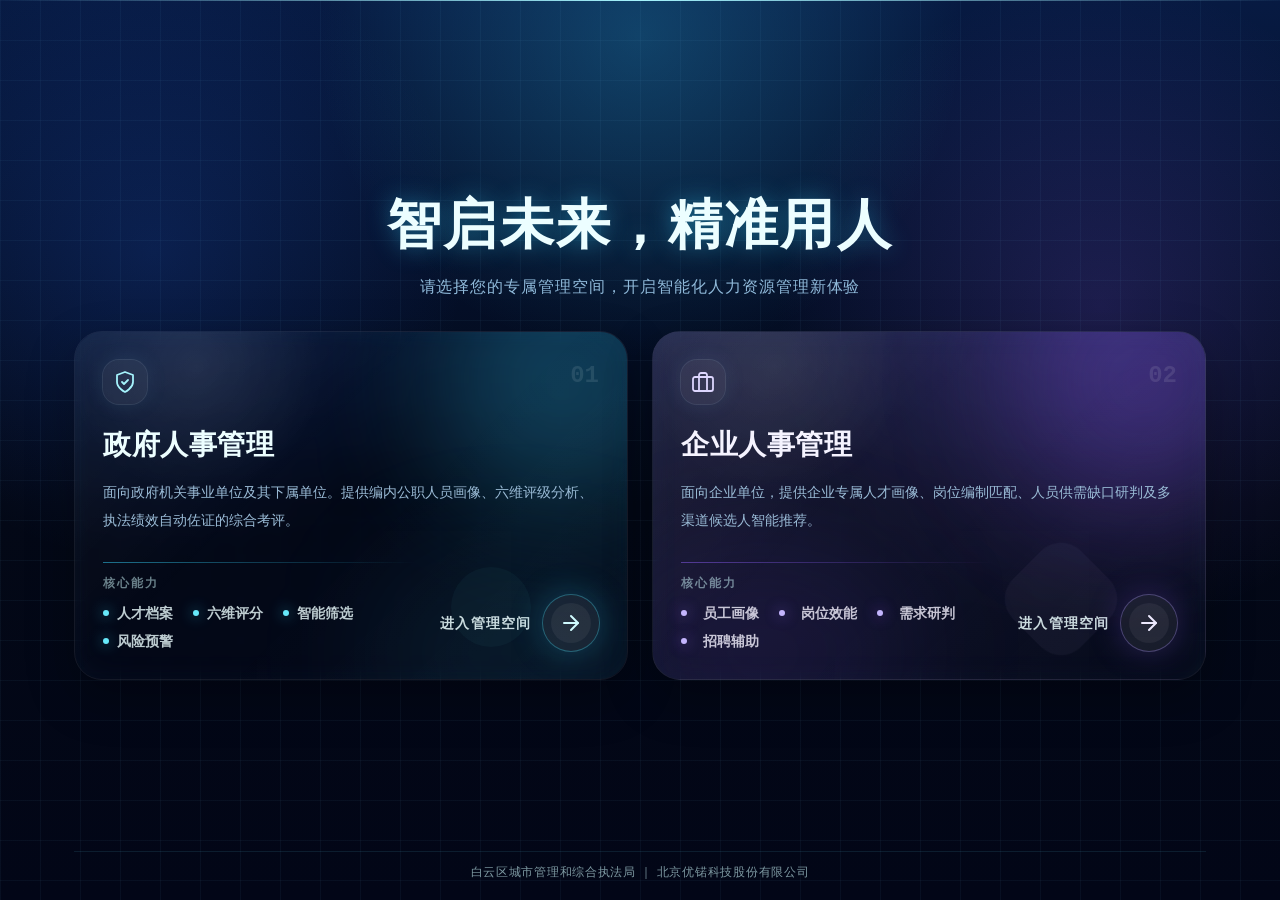
==== dual-demo/index.html @ 8785430e "Unify government page summaries" ====
<!DOCTYPE html>
<html lang="zh-CN">
  <head>
    <meta charset="UTF-8" />
    <meta name="viewport" content="width=device-width, initial-scale=1.0" />
    <title>白云区城管智能人力画像系统</title>
    <script src="./tailwindcss-cdn.js"></script>
    <script>
      tailwind.config = {
        theme: {
          extend: {
            colors: {
              primary: {
                DEFAULT: '#1e40af', // blue-800
                light: '#3b82f6',
                dark: '#1e3a8a',
              },
              accent: {
                DEFAULT: '#0ea5e9', // sky-500
                hover: '#0284c7',
              },
              warning: {
                DEFAULT: '#ef4444', // red-500
              },
              bg: {
                DEFAULT: '#f8fafc', // slate-50
                paper: '#ffffff',
              },
              text: {
                main: '#0f172a', // slate-900
                secondary: '#64748b', // slate-500
              }
            },
            fontFamily: {
              sans: [
                'PingFang SC',
                'SimHei',
                'Microsoft YaHei',
                '-apple-system',
                'BlinkMacSystemFont',
                'Segoe UI',
                'Roboto',
                'Helvetica Neue',
                'Arial',
                'sans-serif',
              ],
            },
            boxShadow: {
              'card': '0 1px 3px 0 rgb(0 0 0 / 0.1), 0 1px 2px -1px rgb(0 0 0 / 0.1)',
              'card-hover': '0 4px 6px -1px rgb(0 0 0 / 0.1), 0 2px 4px -2px rgb(0 0 0 / 0.1)',
            },
            animation: {
              'scan': 'scan 2s linear infinite',
              'fade-in': 'fadeIn 0.5s ease-out',
              'fade-in-up': 'fadeInUp 0.5s ease-out',
              'fade-in-down': 'fadeInDown 0.5s ease-out',
            },
            keyframes: {
              scan: {
                '0%': { top: '0%' },
                '100%': { top: '100%' },
              },
              fadeIn: {
                '0%': { opacity: '0' },
                '100%': { opacity: '1' },
              },
              fadeInUp: {
                '0%': { opacity: '0', transform: 'translateY(10px)' },
                '100%': { opacity: '1', transform: 'translateY(0)' },
              },
              fadeInDown: {
                '0%': { opacity: '0', transform: 'translateY(-10px)' },
                '100%': { opacity: '1', transform: 'translateY(0)' },
              }
            }
          },
        },
      };
    </script>
    <style>
      /* Custom scrollbar for webkit */
      ::-webkit-scrollbar {
        width: 6px;
        height: 6px;
      }
      ::-webkit-scrollbar-track {
        background: transparent;
      }
      ::-webkit-scrollbar-thumb {
        background: #cbd5e1;
        border-radius: 3px;
      }
      ::-webkit-scrollbar-thumb:hover {
        background: #94a3b8;
      }
      .typewriter-cursor::after {
        content: '|';
        animation: blink 1s step-start infinite;
      }
      @keyframes blink {
        50% { opacity: 0; }
      }
    </style>

  <script type="importmap">
{
  "imports": {
    "react": "https://esm.sh/react@18.2.0",
    "react/": "https://esm.sh/react@18.2.0/",
    "react-dom": "https://esm.sh/react-dom@18.2.0",
    "react-dom/": "https://esm.sh/react-dom@18.2.0/",
    "react-dom/client": "https://esm.sh/react-dom@18.2.0/client",
    "lucide-react": "https://esm.sh/lucide-react@0.263.1?external=react,react-dom",
    "recharts": "https://esm.sh/recharts@2.12.0?external=react,react-dom",
    "framer-motion": "https://esm.sh/framer-motion@10.16.4?external=react,react-dom",
    "three": "https://esm.sh/three@0.160.0",
    "@react-three/fiber": "https://esm.sh/@react-three/fiber@8.15.14?external=react,react-dom,three",
    "@react-three/drei": "https://esm.sh/@react-three/drei@9.99.0?external=react,react-dom,three,@react-three/fiber"
  }
}
</script>
  <script type="module" crossorigin src="./assets/index-BrdtV90w.js"></script>
  <link rel="stylesheet" crossorigin href="./assets/index-DACbpecv.css">
</head>
  <body class="bg-bg text-text-main antialiased overflow-hidden">
    <div id="root"></div>
</body>
</html>
---- dual-demo/assets/index-DACbpecv.css ----
.app-dark{color-scheme:dark;background:radial-gradient(circle at 18% 0%,rgba(32,247,255,.13),transparent 28%),radial-gradient(circle at 86% 18%,rgba(139,92,246,.12),transparent 30%),linear-gradient(180deg,#061b46,#03112d 48%,#020817)!important;color:#e6fbff!important}.app-dark .gov-dashboard-shell,.app-dark .enterprise-app-shell,.app-dark .bg-bg,.app-dark .bg-bg\/95{background:radial-gradient(circle at 18% 0%,rgba(32,247,255,.13),transparent 28%),radial-gradient(circle at 86% 18%,rgba(139,92,246,.12),transparent 30%),linear-gradient(180deg,#061b46,#03112d 48%,#020817)!important}.app-dark .enterprise-app-shell{background-image:radial-gradient(circle at 50% 0%,rgba(32,247,255,.13),transparent 27%),radial-gradient(circle at 90% 12%,rgba(155,92,255,.13),transparent 28%),linear-gradient(rgba(103,232,249,.055) 1px,transparent 1px),linear-gradient(90deg,rgba(103,232,249,.055) 1px,transparent 1px),linear-gradient(155deg,#061b46,#03112d 48%,#020817)!important;background-size:auto,auto,28px 28px,28px 28px,auto!important}.app-dark .enterprise-section-card,.app-dark .enterprise-hero,.app-dark .enterprise-metric-card{background-color:transparent!important;background-image:inherit}.app-dark .enterprise-section-card [class*=bg-white],.app-dark .enterprise-dashboard [class*=bg-white]{background-color:#05143094!important;background-image:none!important}.app-dark .enterprise-section-card [class*=border-slate],.app-dark .enterprise-dashboard [class*=border-slate]{border-color:#67e8f914!important}.app-dark .enterprise-section-card .recharts-cartesian-grid-horizontal line,.app-dark .enterprise-dashboard .recharts-cartesian-grid-horizontal line{stroke:#67e8f91c!important}.app-dark .enterprise-section-card .recharts-text,.app-dark .enterprise-dashboard .recharts-text{fill:#8bb8dc!important}.app-dark [class*=bg-white],.app-dark [class*=bg-slate-50],.app-dark [class*=bg-slate-100],.app-dark [class*=bg-slate-200],.app-dark [class*=bg-slate-300],.app-dark [class*=bg-gray-50],.app-dark [class*=bg-gray-100],.app-dark [class*=bg-gray-200],.app-dark [class*=bg-gray-300],.app-dark .bg-slate-50,.app-dark .bg-slate-50\/50,.app-dark .bg-slate-50\/70,.app-dark .bg-slate-50\/80,.app-dark .bg-slate-100{background-color:#051430c2!important;background-image:linear-gradient(145deg,#20f7ff0e,#8b5cf609)!important}.app-dark .bg-white,.app-dark .bg-white\/90,.app-dark .bg-white\/95{background-color:#051430c7!important;background-image:linear-gradient(145deg,#20f7ff0e,#8b5cf609)!important}.app-dark [class*=from-white]{--tw-gradient-from: rgba(6, 27, 70, .9) var(--tw-gradient-from-position) !important;--tw-gradient-to: rgba(6, 27, 70, 0) var(--tw-gradient-to-position) !important}.app-dark [class*=via-white]{--tw-gradient-to: rgba(6, 27, 70, 0) var(--tw-gradient-to-position) !important;--tw-gradient-stops: var(--tw-gradient-from), rgba(9, 35, 78, .82) var(--tw-gradient-via-position), var(--tw-gradient-to) !important}.app-dark [class*=to-white]{--tw-gradient-to: rgba(3, 17, 45, .92) var(--tw-gradient-to-position) !important}.app-dark [class*=from-amber-50],.app-dark [class*=from-blue-50],.app-dark [class*=from-cyan-50],.app-dark [class*=from-emerald-50],.app-dark [class*=from-indigo-50],.app-dark [class*=from-purple-50],.app-dark [class*=from-sky-50]{--tw-gradient-from: rgba(8, 42, 80, .94) var(--tw-gradient-from-position) !important;--tw-gradient-to: rgba(8, 42, 80, 0) var(--tw-gradient-to-position) !important}.app-dark [class*=via-blue-50],.app-dark [class*=via-cyan-50],.app-dark [class*=via-indigo-50],.app-dark [class*=via-sky-50]{--tw-gradient-to: rgba(7, 31, 67, 0) var(--tw-gradient-to-position) !important;--tw-gradient-stops: var(--tw-gradient-from), rgba(8, 37, 76, .9) var(--tw-gradient-via-position), var(--tw-gradient-to) !important}.app-dark [class*=to-blue-50],.app-dark [class*=to-cyan-50],.app-dark [class*=to-indigo-50],.app-dark [class*=to-orange-50],.app-dark [class*=to-sky-50],.app-dark [class*=to-teal-50],.app-dark [class*=to-violet-50]{--tw-gradient-to: rgba(3, 17, 45, .94) var(--tw-gradient-to-position) !important}.app-dark [class*=border-white],.app-dark [class*=border-slate],.app-dark [class*=border-gray],.app-dark .border-slate-100,.app-dark .border-slate-200,.app-dark .border-gray-100,.app-dark .border-gray-200{border-color:#67e8f929!important}.app-dark [class*=divide-slate]>:not([hidden])~:not([hidden]),.app-dark [class*=divide-gray]>:not([hidden])~:not([hidden]){border-color:#67e8f91f!important}.app-dark [class*=shadow-slate],.app-dark [class*=shadow-blue],.app-dark [class*=shadow-cyan]{--tw-shadow-color: rgba(32, 247, 255, .08) !important;--tw-shadow: 0 0 22px rgba(32, 247, 255, .08), inset 0 0 18px rgba(32, 247, 255, .025) !important;box-shadow:var(--tw-ring-offset-shadow, 0 0 #0000),var(--tw-ring-shadow, 0 0 #0000),var(--tw-shadow)!important}.app-dark table{color:#d7f7ff!important}.app-dark thead,.app-dark tbody,.app-dark tr,.app-dark td,.app-dark th{background-color:transparent!important;border-color:#67e8f91f!important}.app-dark thead{background:#061a3cb8!important}.app-dark tbody tr:hover{background:#20f7ff12!important}.app-dark .text-slate-950,.app-dark .text-slate-900,.app-dark .text-slate-800,.app-dark .text-slate-700,.app-dark .text-gray-900,.app-dark .text-gray-800{color:#e6fbff!important}.app-dark .text-slate-600,.app-dark .text-slate-500,.app-dark .text-slate-400,.app-dark .text-gray-600,.app-dark .text-gray-500{color:#8bb8dc!important}.app-dark .text-slate-400,.app-dark .text-gray-400{color:#8bb8dcb8!important}.app-dark [class*=bg-blue-50],.app-dark [class*=bg-cyan-50],.app-dark [class*=bg-indigo-50],.app-dark [class*=bg-emerald-50],.app-dark [class*=bg-amber-50],.app-dark [class*=bg-purple-50],.app-dark [class*=bg-violet-50],.app-dark [class*=bg-rose-50],.app-dark [class*=bg-red-50],.app-dark [class*=bg-orange-50],.app-dark [class*=bg-blue-100],.app-dark [class*=bg-cyan-100],.app-dark [class*=bg-indigo-100],.app-dark [class*=bg-emerald-100],.app-dark [class*=bg-amber-100],.app-dark [class*=bg-purple-100],.app-dark [class*=bg-violet-100],.app-dark [class*=bg-rose-100],.app-dark [class*=bg-red-100],.app-dark [class*=bg-orange-100],.app-dark .bg-blue-50,.app-dark .bg-blue-50\/70,.app-dark .bg-cyan-50,.app-dark .bg-cyan-50\/70,.app-dark .bg-indigo-50,.app-dark .bg-emerald-50,.app-dark .bg-amber-50,.app-dark .bg-purple-50{background-color:#0a2f5294!important;background-image:linear-gradient(135deg,#20f7ff1a,#8b5cf60e)!important}.app-dark .recharts-default-tooltip{background:#030e24f5!important;border:1px solid rgba(32,247,255,.35)!important;border-radius:8px!important;box-shadow:0 0 24px #20f7ff1f!important;color:#e6fbff!important}.app-dark .recharts-tooltip-label,.app-dark .recharts-tooltip-item{color:#c8f6ff!important}.app-dark [class*=border-blue-100],.app-dark [class*=border-blue-200],.app-dark [class*=border-cyan-100],.app-dark [class*=border-cyan-200],.app-dark [class*=border-indigo-100],.app-dark [class*=border-emerald-100],.app-dark [class*=border-amber-100],.app-dark [class*=border-purple-100],.app-dark [class*=border-violet-100],.app-dark [class*=border-rose-100],.app-dark [class*=border-red-100],.app-dark [class*=border-orange-100],.app-dark .border-blue-100,.app-dark .border-blue-200,.app-dark .border-cyan-100,.app-dark .border-cyan-200,.app-dark .border-indigo-100,.app-dark .border-emerald-100,.app-dark .border-amber-100,.app-dark .border-purple-100{border-color:#67e8f92e!important}.app-dark .text-blue-700,.app-dark .text-blue-600,.app-dark .text-cyan-700,.app-dark .text-cyan-600{color:#67e8f9!important}.app-dark .text-emerald-700,.app-dark .text-emerald-600{color:#34f5a2!important}.app-dark .text-amber-700,.app-dark .text-amber-600,.app-dark .text-orange-700,.app-dark .text-orange-600{color:#ffd166!important}.app-dark .text-rose-700,.app-dark .text-rose-600,.app-dark .text-red-700,.app-dark .text-red-600{color:#ff5d8f!important}.app-dark .text-indigo-700,.app-dark .text-indigo-600,.app-dark .text-purple-700,.app-dark .text-purple-600,.app-dark .text-violet-700,.app-dark .text-violet-600{color:#b795ff!important}.app-dark [class*="hover:bg-white"]:hover,.app-dark [class*="hover:bg-slate"]:hover,.app-dark [class*="hover:bg-gray"]:hover{background-color:#20f7ff1a!important}.app-dark [class*="focus:bg-white"]:focus,.app-dark [class*="focus:bg-slate"]:focus{background-color:#03132df5!important}.app-dark .metric-watermark{color:#7dd3fc2e!important}.app-dark .rank-row-fill{background-color:#38bdf829!important}.app-dark .warning-scrollbar{scrollbar-color:rgba(70,156,194,.38) transparent;scrollbar-width:thin}.app-dark .warning-scrollbar::-webkit-scrollbar{width:4px}.app-dark .warning-scrollbar::-webkit-scrollbar-track{background:#03132d4d;border-radius:999px}.app-dark .warning-scrollbar::-webkit-scrollbar-thumb{background:#469cc261;border-radius:999px}.app-dark .warning-scrollbar::-webkit-scrollbar-thumb:hover{background:#67e8f97a}.app-dark .archive-scrollbar{scrollbar-color:rgba(70,156,194,.34) transparent;scrollbar-width:thin}.app-dark .archive-scrollbar::-webkit-scrollbar{width:4px}.app-dark .archive-scrollbar::-webkit-scrollbar-track{background:#03132d3d;border-radius:999px}.app-dark .archive-scrollbar::-webkit-scrollbar-thumb{background:#469cc257;border-radius:999px}.app-dark .archive-scrollbar::-webkit-scrollbar-thumb:hover{background:#67e8f975}.app-dark .archive-dimension-card:focus,.app-dark .archive-dimension-card:focus-visible{box-shadow:inset 3px 0 #20f7ff94!important}.app-dark .archive-clean-input:focus,.app-dark .archive-clean-input:focus-visible{border-color:#67e8f92e!important;box-shadow:inset 0 -1px #67e8f929!important}.app-dark .archive-rule-row input:focus,.app-dark .archive-rule-row input:focus-visible{box-shadow:none!important}.app-dark .warning-dimension-card:focus,.app-dark .warning-dimension-card:focus-visible,.app-dark .warning-risk-card:focus,.app-dark .warning-risk-card:focus-visible{box-shadow:inset 3px 0 #20f7ff94,0 12px 28px -24px #20f7ff52!important}.team-radar-orbit{position:absolute;left:50%;top:50%;z-index:0;border-radius:999px;pointer-events:none}.team-radar-orbit-outer{width:236px;height:236px;margin:-118px 0 0 -118px;border:1px dashed rgba(103,232,249,.24);box-shadow:0 0 30px #20f7ff0e,inset 0 0 24px #2f7bff0d;animation:team-radar-spin 18s linear infinite}.team-radar-orbit-outer:before,.team-radar-orbit-outer:after{position:absolute;width:6px;height:6px;content:"";border-radius:999px;background:#67e8f9;box-shadow:0 0 10px #67e8f9d9}.team-radar-orbit-outer:before{left:23px;top:27px}.team-radar-orbit-outer:after{bottom:25px;right:25px}.team-radar-orbit-inner{width:194px;height:194px;margin:-97px 0 0 -97px;border:1px solid rgba(155,92,255,.15);animation:team-radar-spin 13s linear infinite reverse}.team-radar-scan{position:absolute;left:50%;top:50%;z-index:1;width:210px;height:210px;margin:-105px 0 0 -105px;pointer-events:none;border-radius:999px;background:conic-gradient(from 0deg,transparent 0deg 300deg,rgba(32,247,255,.16) 338deg,rgba(103,232,249,.44) 359deg,transparent 360deg);-webkit-mask-image:radial-gradient(circle,transparent 0 14%,#000 42%,transparent 74%);mask-image:radial-gradient(circle,transparent 0 14%,#000 42%,transparent 74%);animation:team-radar-spin 5.5s linear infinite}.team-radar-core{position:absolute;left:50%;top:50%;z-index:0;width:70px;height:70px;margin:-35px 0 0 -35px;pointer-events:none;border-radius:999px;background:radial-gradient(circle,rgba(103,232,249,.22),rgba(47,123,255,.04) 50%,transparent 72%);animation:team-radar-pulse 2.8s ease-in-out infinite}@keyframes team-radar-spin{to{transform:rotate(360deg)}}@keyframes team-radar-pulse{0%,to{opacity:.5;transform:scale(.88)}50%{opacity:1;transform:scale(1.18)}}.workforce-ring-enter,.dashboard-ring-enter{opacity:0;transform:scale(.72) rotate(-24deg);animation:dashboard-ring-enter 1.25s cubic-bezier(.22,1,.36,1) forwards}.dashboard-bar-reveal{transform:scaleX(0);transform-origin:left center;animation:dashboard-bar-reveal 1.05s cubic-bezier(.22,1,.36,1) forwards}.flow-chart-scan{position:absolute;inset:5px auto 7px -26%;z-index:1;width:24%;pointer-events:none;background:linear-gradient(90deg,transparent,rgba(103,232,249,.065),rgba(103,232,249,.16),transparent);filter:blur(1px);transform:skew(-10deg);animation:flow-chart-scan 7s ease-in-out 1.8s infinite}.flow-chart-stage .recharts-wrapper{position:relative;z-index:2}@keyframes dashboard-ring-enter{0%{opacity:0;transform:scale(.72) rotate(-24deg)}68%{opacity:1;transform:scale(1.035) rotate(2deg)}to{opacity:1;transform:scale(1) rotate(0)}}@keyframes dashboard-bar-reveal{0%{transform:scaleX(0);filter:brightness(1.35)}to{transform:scaleX(1);filter:brightness(1)}}@keyframes flow-chart-scan{0%,15%{left:-26%;opacity:0}24%{opacity:.75}55%{left:108%;opacity:0}to{left:108%;opacity:0}}@media(prefers-reduced-motion:reduce){.team-radar-orbit,.team-radar-scan,.team-radar-core,.workforce-ring-enter,.dashboard-ring-enter,.dashboard-bar-reveal,.flow-chart-scan{animation:none!important;opacity:1!important;transform:none!important}}.app-dark input,.app-dark select,.app-dark textarea{background-color:#03132dd1!important;border-color:#67e8f929!important;color:#e5f3ff!important}.app-dark input::placeholder,.app-dark textarea::placeholder{color:#6f8da9!important}.app-dark .sci-fi-search-input{background:transparent!important;background-image:none!important;border:0!important;box-shadow:none!important}.app-dark .sci-fi-feedback-textarea{background-color:#03132df5!important;background-image:none!important}.app-dark button:focus,.app-dark button:focus-visible,.app-dark input:focus,.app-dark select:focus,.app-dark textarea:focus{outline:none!important;box-shadow:0 0 0 1px #67e8f93d,0 0 18px #20f7ff1a!important}
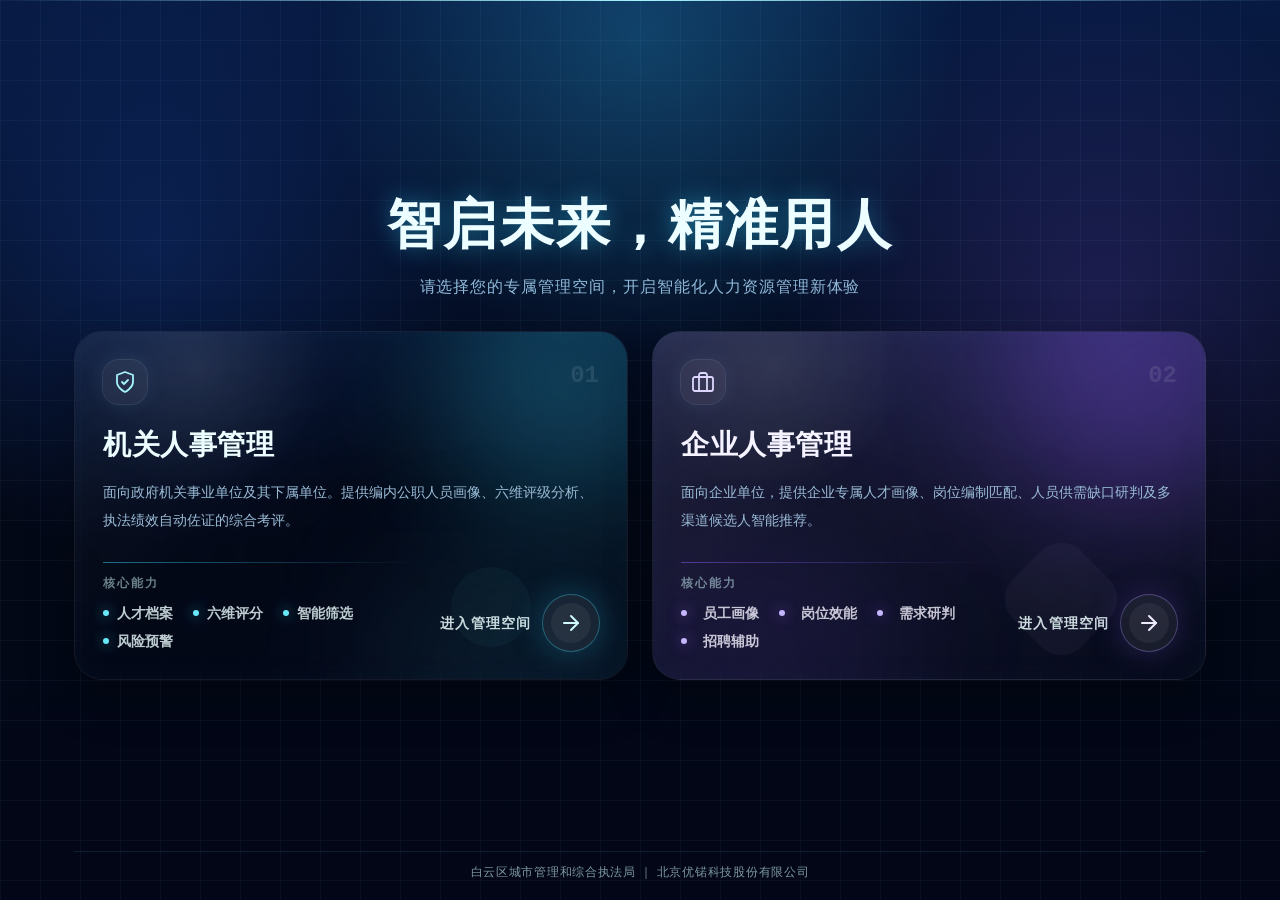
==== commit 8c7f4d89: "Rename government HR to agency HR" ====
--- a/dual-demo/index.html
+++ b/dual-demo/index.html
@@ -119,7 +119,7 @@
   }
 }
 </script>
-  <script type="module" crossorigin src="./assets/index-BrdtV90w.js"></script>
+  <script type="module" crossorigin src="./assets/index-CpoAYhNt.js"></script>
   <link rel="stylesheet" crossorigin href="./assets/index-DACbpecv.css">
 </head>
   <body class="bg-bg text-text-main antialiased overflow-hidden">
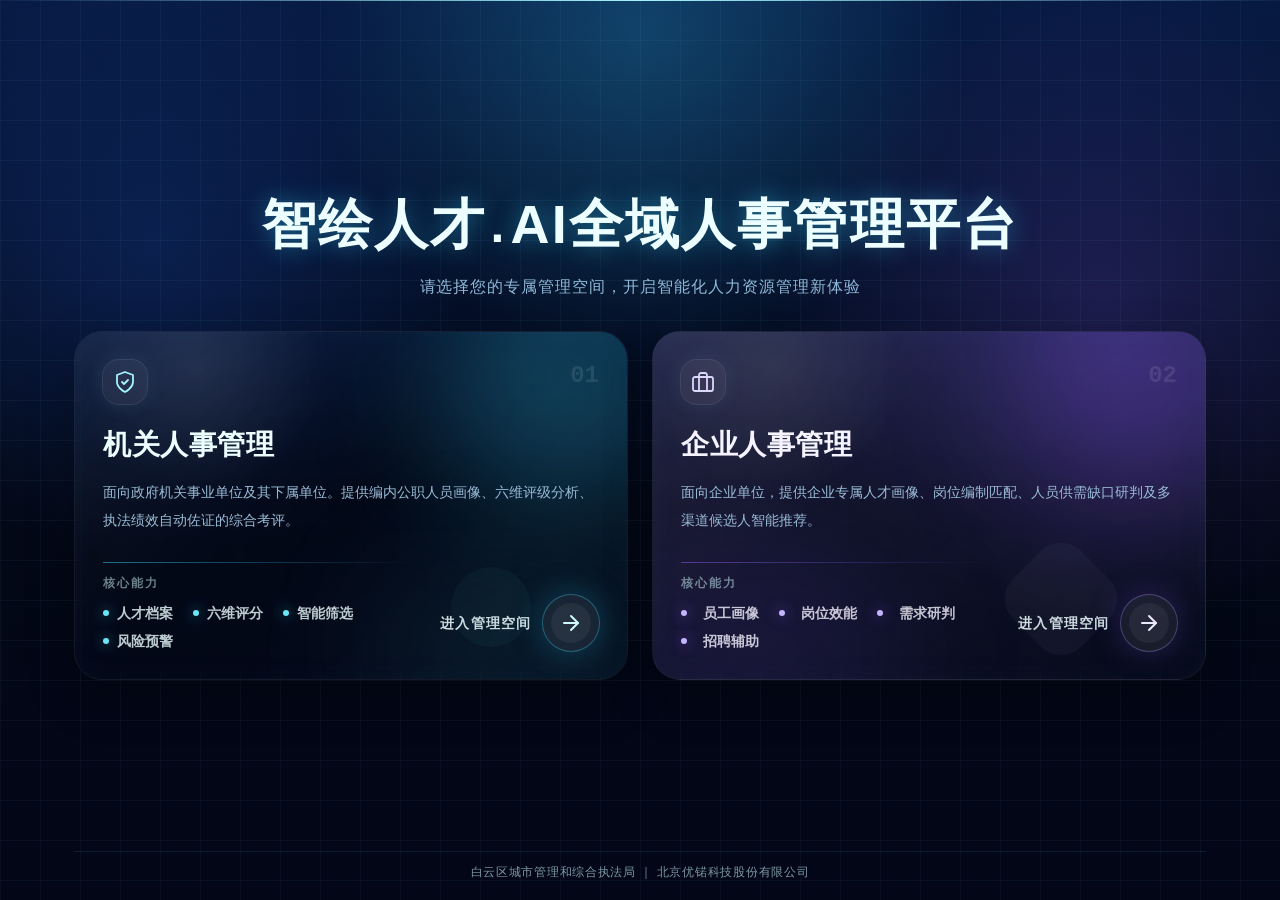
==== commit 9d0bf3a0: "Update portal title" ====
--- a/dual-demo/index.html
+++ b/dual-demo/index.html
@@ -119,7 +119,7 @@
   }
 }
 </script>
-  <script type="module" crossorigin src="./assets/index-CpoAYhNt.js"></script>
+  <script type="module" crossorigin src="./assets/index-BLxShHD6.js"></script>
   <link rel="stylesheet" crossorigin href="./assets/index-DACbpecv.css">
 </head>
   <body class="bg-bg text-text-main antialiased overflow-hidden">
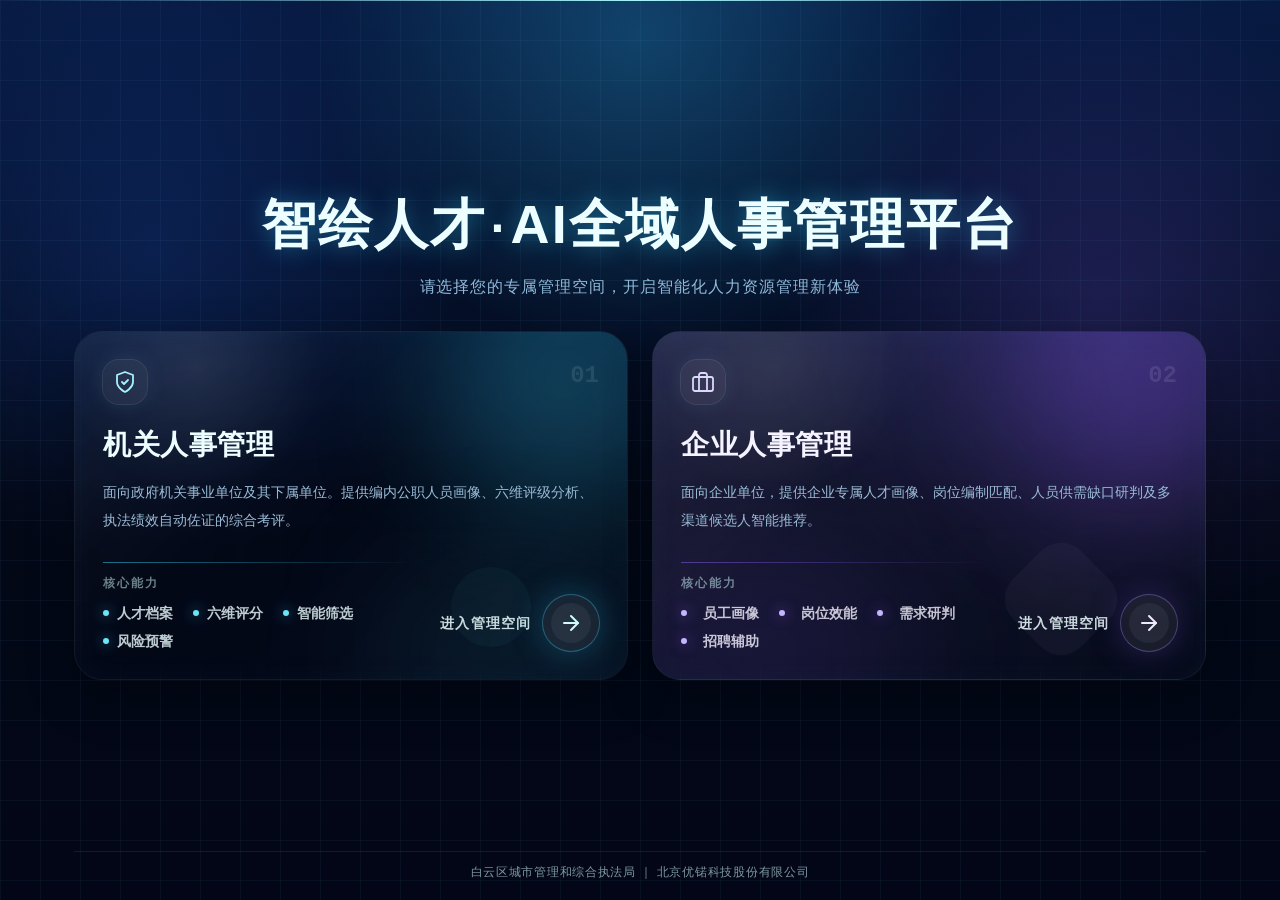
==== commit d9429cd7: "Center portal title separator" ====
--- a/dual-demo/index.html
+++ b/dual-demo/index.html
@@ -119,7 +119,7 @@
   }
 }
 </script>
-  <script type="module" crossorigin src="./assets/index-BLxShHD6.js"></script>
+  <script type="module" crossorigin src="./assets/index-C6D7n8Q6.js"></script>
   <link rel="stylesheet" crossorigin href="./assets/index-DACbpecv.css">
 </head>
   <body class="bg-bg text-text-main antialiased overflow-hidden">
